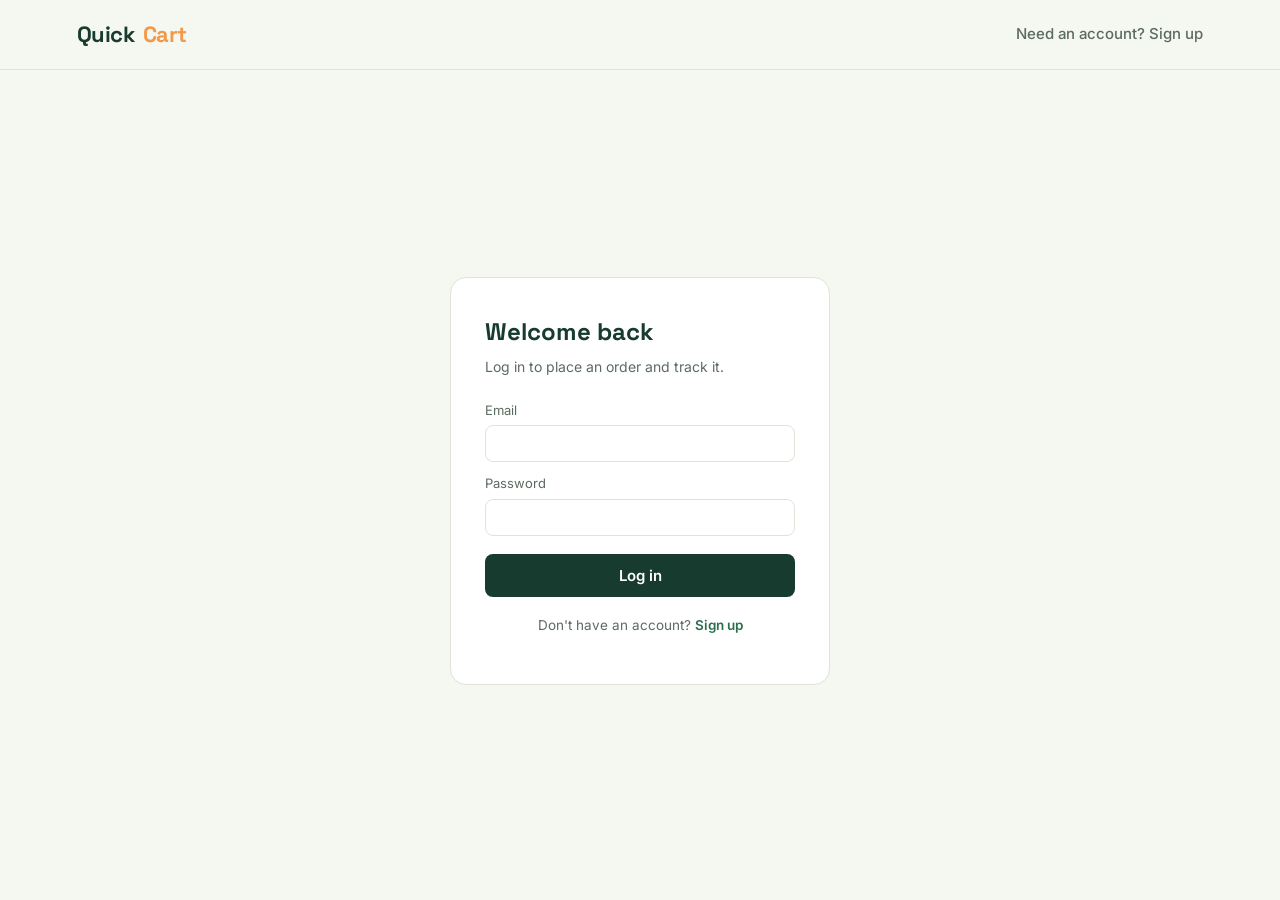
==== src/main/resources/static/login.html @ 8aba2c7c "first commit" ====
<!DOCTYPE html>
<html lang="en">
<head>
<meta charset="UTF-8">
<meta name="viewport" content="width=device-width, initial-scale=1.0">
<title>Log in — QuickCart</title>
<link rel="preconnect" href="https://fonts.googleapis.com">
<link href="https://fonts.googleapis.com/css2?family=Space+Grotesk:wght@500;600;700&family=Inter:wght@400;500;600&display=swap" rel="stylesheet">
<link rel="stylesheet" href="style.css">
</head>
<body>

<header>
  <a href="index.html" class="brand">Quick<span>Cart</span></a>
  <nav><ul><li><a href="signup.html">Need an account? Sign up</a></li></ul></nav>
</header>

<div class="auth-wrap">
  <div class="auth-card">
    <h2>Welcome back</h2>
    <p class="sub">Log in to place an order and track it.</p>
    <p class="auth-error" id="errorMsg"></p>
    <form id="loginForm">
      <div class="field">
        <label for="email">Email</label>
        <input type="email" id="email" required>
      </div>
      <div class="field">
        <label for="password">Password</label>
        <input type="password" id="password" required>
      </div>
      <button type="submit" class="auth-btn">Log in</button>
    </form>
    <p class="auth-switch">Don't have an account? <a href="signup.html">Sign up</a></p>
  </div>
</div>

<script src="common.js"></script>
<script>
document.getElementById('loginForm').addEventListener('submit', async (e) => {
  e.preventDefault();
  const email = document.getElementById('email').value.trim();
  const password = document.getElementById('password').value;
  const errBox = document.getElementById('errorMsg');
  errBox.classList.remove('show');

  try {
    const data = await api('/api/login', {
      method: 'POST',
      body: JSON.stringify({ email, password })
    });
    setSession(data.token, data.user);
    window.location.href = 'index.html';
  } catch (err) {
    errBox.textContent = err.message;
    errBox.classList.add('show');
  }
});
</script>
</body>
</html>
---- src/main/resources/static/style.css ----
:root{
  --green-deep:#173B2E;
  --green-mid:#2C6E4F;
  --paper:#F5F7F1;
  --paper-card:#FFFFFF;
  --ink:#14231C;
  --mango:#F2994A;
  --teal:#2D6A6A;
  --line:#DEE4D8;
  --muted:#5C6B60;
  --error:#C0392B;
}
*{box-sizing:border-box;}
body{margin:0;background:var(--paper);color:var(--ink);font-family:'Inter',sans-serif;line-height:1.5;}
h1,h2,h3,.brand,.price{font-family:'Space Grotesk',sans-serif;}
a{color:inherit;}
img{max-width:100%;display:block;}

/* NAV */
header{
  display:flex;align-items:center;justify-content:space-between;
  padding:18px 6vw;position:sticky;top:0;background:var(--paper);
  border-bottom:1px solid var(--line);z-index:10;
}
.brand{font-size:22px;font-weight:700;color:var(--green-deep);display:flex;align-items:center;gap:8px;letter-spacing:-0.02em;text-decoration:none;}
.brand span{color:var(--mango);}
nav ul{display:flex;gap:28px;list-style:none;margin:0;padding:0;font-size:15px;font-weight:500;color:var(--muted);align-items:center;}
nav a{text-decoration:none;cursor:pointer;}
nav a:hover{color:var(--green-deep);}
.cart-btn{
  background:var(--green-deep);color:#fff;border:none;border-radius:8px;
  padding:10px 18px;font-family:'Inter';font-weight:600;font-size:14px;
  cursor:pointer;display:flex;align-items:center;gap:8px;
}
.cart-count{
  background:var(--mango);color:#fff;border-radius:50%;width:20px;height:20px;
  display:flex;align-items:center;justify-content:center;font-size:12px;
}
.account-pill{
  background:var(--paper-card);border:1px solid var(--line);padding:8px 14px;
  border-radius:20px;font-size:13px;cursor:pointer;font-family:'Inter';
}

/* HERO */
.hero{
  display:grid;grid-template-columns:1.1fr 0.9fr;gap:40px;
  padding:64px 6vw 56px;align-items:center;
}
.hero h1{
  font-size:clamp(34px,4.4vw,54px);line-height:1.08;margin:0 0 18px;
  color:var(--green-deep);font-weight:700;letter-spacing:-0.01em;
}
.hero p{color:var(--muted);font-size:17px;max-width:46ch;margin:0 0 26px;}
.hero-stats{display:flex;gap:34px;margin-top:34px;}
.hero-stats div{border-left:2px solid var(--mango);padding-left:12px;}
.hero-stats .num{font-family:'Space Grotesk';font-size:24px;font-weight:700;color:var(--green-deep);}
.hero-stats .lbl{font-size:13px;color:var(--muted);}
.cta{
  background:var(--mango);color:#fff;border:none;padding:14px 26px;border-radius:8px;
  font-weight:600;font-size:15px;cursor:pointer;font-family:'Inter';
}
.hero-visual{
  background:var(--green-deep);border-radius:18px;padding:28px;color:#fff;
  position:relative;overflow:hidden;min-height:320px;display:flex;flex-direction:column;justify-content:flex-end;
}
.hero-visual .tag{
  position:absolute;top:20px;left:20px;background:rgba(255,255,255,.12);
  padding:6px 12px;border-radius:20px;font-size:13px;
}
.hero-visual .eta{font-family:'Space Grotesk';font-size:40px;font-weight:700;}
.hero-visual .eta-lbl{font-size:14px;color:#CFE3D6;}

/* SECTION */
section{padding:10px 6vw 60px;}
.section-head{display:flex;justify-content:space-between;align-items:flex-end;margin-bottom:24px;flex-wrap:wrap;gap:14px;}
.section-head h2{font-size:26px;color:var(--green-deep);margin:0;}
.section-head p{color:var(--muted);font-size:14px;margin:4px 0 0;}
.filters{display:flex;gap:10px;}
.filters button{
  border:1px solid var(--line);background:var(--paper-card);padding:7px 14px;
  border-radius:20px;font-size:13px;cursor:pointer;color:var(--muted);font-family:'Inter';
}
.filters button.active{background:var(--green-deep);color:#fff;border-color:var(--green-deep);}

.grid{display:grid;grid-template-columns:repeat(auto-fill,minmax(220px,1fr));gap:20px;}
.card{
  background:var(--paper-card);border:1px solid var(--line);border-radius:14px;
  padding:16px;display:flex;flex-direction:column;gap:10px;
}
.card-img{
  height:130px;border-radius:10px;display:flex;align-items:center;justify-content:center;
  font-size:44px;background:linear-gradient(135deg,#EAF1E6,#DCEAD9);
}
.card h3{font-size:16px;margin:0;color:var(--ink);}
.card .desc{font-size:13px;color:var(--muted);margin:0;min-height:32px;}
.card-foot{display:flex;justify-content:space-between;align-items:center;margin-top:auto;}
.price{font-size:17px;font-weight:700;color:var(--green-deep);}
.add-btn{
  background:var(--paper);border:1px solid var(--green-mid);color:var(--green-mid);
  width:32px;height:32px;border-radius:8px;font-size:18px;cursor:pointer;font-family:'Inter';
  line-height:1;
}
.add-btn:hover{background:var(--green-mid);color:#fff;}

/* HOW IT WORKS */
.how{background:var(--green-deep);color:#fff;border-radius:20px;margin:0 6vw 60px;padding:48px 40px;}
.how h2{font-size:26px;margin:0 0 30px;}
.how-grid{display:grid;grid-template-columns:repeat(3,1fr);gap:30px;}
.how-grid .step .n{font-family:'Space Grotesk';font-size:15px;color:var(--mango);font-weight:700;margin-bottom:8px;}
.how-grid .step h3{font-size:17px;margin:0 0 6px;}
.how-grid .step p{font-size:13.5px;color:#CFE3D6;margin:0;}

footer{padding:30px 6vw;border-top:1px solid var(--line);color:var(--muted);font-size:13px;display:flex;justify-content:space-between;flex-wrap:wrap;gap:8px;}

/* CART DRAWER */
.overlay{
  position:fixed;inset:0;background:rgba(20,35,28,.35);opacity:0;pointer-events:none;
  transition:opacity .25s;z-index:20;
}
.overlay.open{opacity:1;pointer-events:auto;}
.drawer{
  position:fixed;top:0;right:-420px;width:380px;max-width:88vw;height:100%;background:#fff;
  z-index:30;box-shadow:-8px 0 30px rgba(0,0,0,.15);transition:right .28s ease;
  display:flex;flex-direction:column;
}
.drawer.open{right:0;}
.drawer-head{padding:22px 22px 16px;border-bottom:1px solid var(--line);display:flex;justify-content:space-between;align-items:center;}
.drawer-head h3{margin:0;font-size:19px;color:var(--green-deep);}
.close-btn{border:none;background:none;font-size:20px;cursor:pointer;color:var(--muted);}
.drawer-items{flex:1;overflow-y:auto;padding:14px 22px;}
.cart-line{display:flex;gap:12px;align-items:center;padding:12px 0;border-bottom:1px solid var(--line);}
.cart-line .ic{
  width:44px;height:44px;border-radius:8px;background:var(--paper);display:flex;
  align-items:center;justify-content:center;font-size:20px;flex:none;
}
.cart-line .info{flex:1;}
.cart-line .info .nm{font-size:14px;font-weight:600;}
.cart-line .info .pr{font-size:13px;color:var(--muted);}
.qty{display:flex;align-items:center;gap:8px;}
.qty button{width:22px;height:22px;border:1px solid var(--line);background:#fff;border-radius:5px;cursor:pointer;font-size:13px;}
.empty-msg{color:var(--muted);font-size:14px;text-align:center;padding:40px 10px;}
.drawer-foot{padding:20px 22px 24px;border-top:1px solid var(--line);}
.field{margin-bottom:12px;}
.field label{font-size:13px;color:var(--muted);display:block;margin-bottom:5px;}
.field input, .field textarea{
  width:100%;border:1px solid var(--line);border-radius:8px;padding:9px 11px;
  font-family:'Inter';font-size:14px;color:var(--ink);
}
.row{display:flex;justify-content:space-between;font-size:14px;color:var(--muted);margin-bottom:6px;}
.row.total{font-size:17px;font-weight:700;color:var(--ink);margin-top:10px;}
.checkout-btn{
  width:100%;background:var(--mango);color:#fff;border:none;padding:13px;border-radius:8px;
  font-weight:600;font-size:15px;margin-top:14px;cursor:pointer;font-family:'Inter';
}
.checkout-btn:disabled{background:#E7DFD3;color:#A8A39A;cursor:not-allowed;}

.toast{
  position:fixed;bottom:24px;left:50%;transform:translateX(-50%) translateY(20px);
  background:var(--green-deep);color:#fff;padding:12px 22px;border-radius:30px;font-size:14px;
  opacity:0;pointer-events:none;transition:all .25s;z-index:40;text-align:center;max-width:80vw;
}
.toast.show{opacity:1;transform:translateX(-50%) translateY(0);}
.toast.error{background:var(--error);}

/* AUTH PAGES */
.auth-wrap{
  min-height:calc(100vh - 78px);display:flex;align-items:center;justify-content:center;padding:40px 6vw;
}
.auth-card{
  background:var(--paper-card);border:1px solid var(--line);border-radius:16px;
  padding:36px 34px;width:100%;max-width:380px;
}
.auth-card h2{margin:0 0 6px;color:var(--green-deep);font-size:24px;}
.auth-card .sub{color:var(--muted);font-size:14px;margin:0 0 24px;}
.auth-btn{
  width:100%;background:var(--green-deep);color:#fff;border:none;padding:12px;border-radius:8px;
  font-weight:600;font-size:15px;cursor:pointer;font-family:'Inter';margin-top:6px;
}
.auth-switch{text-align:center;font-size:13.5px;color:var(--muted);margin-top:18px;}
.auth-switch a{color:var(--green-mid);font-weight:600;text-decoration:none;cursor:pointer;}
.auth-error{
  background:#FBEAE7;color:var(--error);font-size:13px;padding:10px 12px;border-radius:8px;
  margin-bottom:16px;display:none;
}
.auth-error.show{display:block;}

/* ORDERS PAGE */
.order-card{
  background:var(--paper-card);border:1px solid var(--line);border-radius:12px;
  padding:18px 20px;margin-bottom:14px;
}
.order-card .order-top{display:flex;justify-content:space-between;font-size:13px;color:var(--muted);margin-bottom:10px;}
.order-card .order-items{font-size:14px;margin-bottom:8px;}
.order-card .order-total{font-weight:700;color:var(--green-deep);font-size:15px;}
.badge{background:#E9F3EC;color:var(--green-mid);border-radius:14px;padding:3px 10px;font-size:12px;font-weight:600;}

@media(max-width:820px){
  .hero{grid-template-columns:1fr;}
  .how-grid{grid-template-columns:1fr;}
}
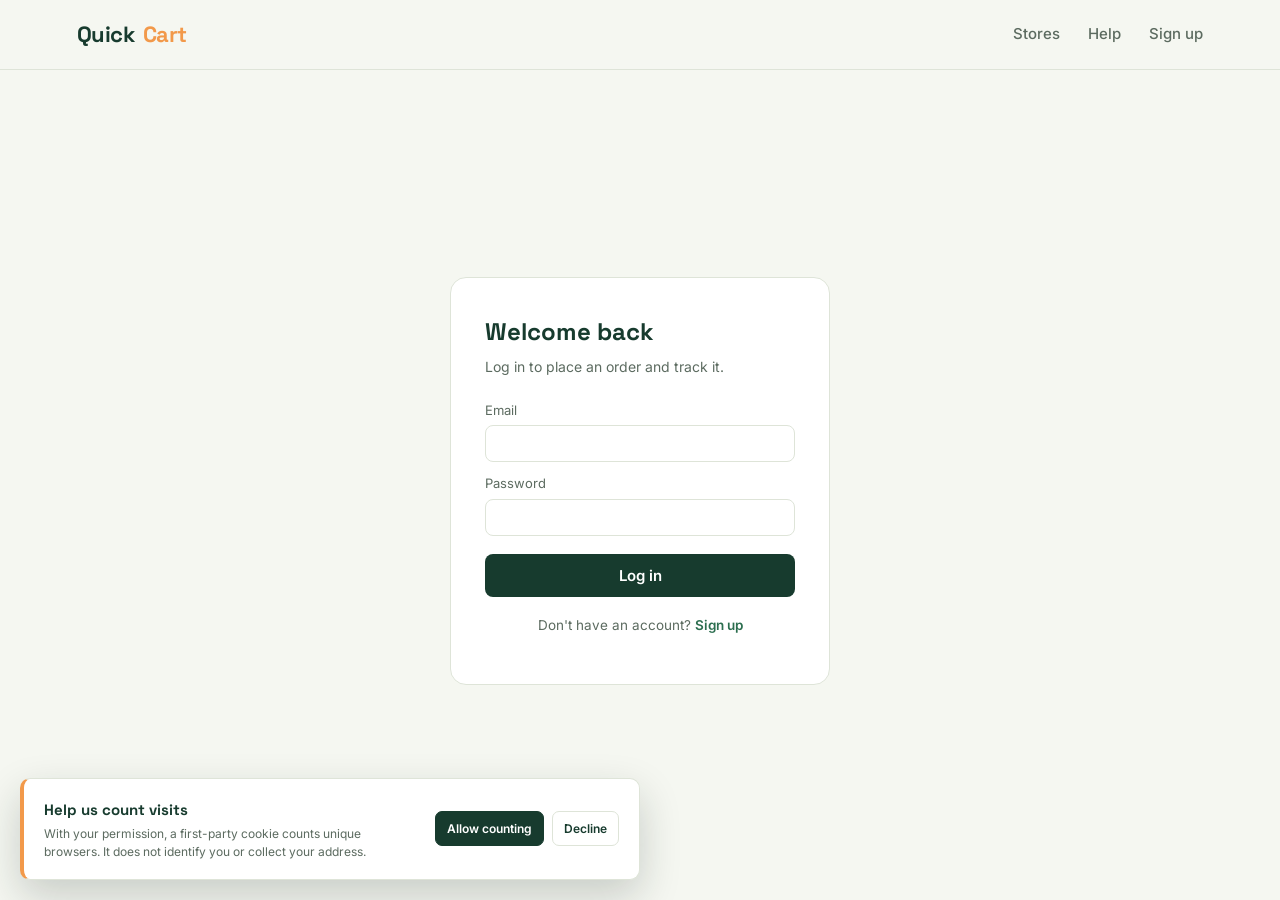
==== commit e3e7081b: "BigNew" ====
--- a/src/main/resources/static/login.html
+++ b/src/main/resources/static/login.html
@@ -12,7 +12,11 @@
 
 <header>
   <a href="index.html" class="brand">Quick<span>Cart</span></a>
-  <nav><ul><li><a href="signup.html">Need an account? Sign up</a></li></ul></nav>
+  <nav><ul>
+    <li><a href="stores.html">Stores</a></li>
+    <li><a href="help.html">Help</a></li>
+    <li><a href="signup.html">Sign up</a></li>
+  </ul></nav>
 </header>
 
 <div class="auth-wrap">
--- a/src/main/resources/static/style.css
+++ b/src/main/resources/static/style.css
@@ -40,12 +40,56 @@
   background:var(--paper-card);border:1px solid var(--line);padding:8px 14px;
   border-radius:20px;font-size:13px;cursor:pointer;font-family:'Inter';
 }
+.delivery-banner{
+  margin:18px 6vw 0;padding:16px 20px;display:flex;align-items:center;gap:16px;
+  background:#E6EEE5;border:1px solid #D4E0D3;border-left:4px solid var(--mango);border-radius:10px;
+}
+.banner-mark{width:42px;height:42px;display:grid;place-items:center;flex:none;border-radius:50%;
+  background:var(--green-deep);color:#fff;font-family:'Space Grotesk';font-weight:700;font-size:13px;}
+.banner-copy{display:flex;flex-direction:column;gap:2px;flex:1;}
+.banner-copy strong{color:var(--green-deep);font-family:'Space Grotesk';font-size:15px;}
+.banner-copy span,.banner-action span{color:var(--muted);font-size:12px;}
+.banner-action{display:flex;flex-direction:column;line-height:1.35;padding:0 18px;border-left:1px solid #C9D7C9;}
+.banner-action strong{font-family:'Space Grotesk';font-size:18px;color:var(--green-deep);}
+.banner-link{display:flex;gap:8px;align-items:center;white-space:nowrap;color:var(--green-deep);font-size:13px;font-weight:700;text-decoration:none;}
+.banner-link:hover{color:var(--green-mid);}
+
+.location-section{
+  margin:0 6vw 42px;padding:28px 30px;display:flex;align-items:center;justify-content:space-between;gap:28px;
+  background:#E6EEE5;border:1px solid #D4E0D3;border-radius:12px;
+}
+.location-intro{max-width:390px;}
+.location-kicker{color:var(--green-mid);font-size:11px;font-weight:700;letter-spacing:.08em;}
+.location-intro h2{margin:6px 0;font-size:24px;color:var(--green-deep);}
+.location-intro p{margin:0;color:var(--muted);font-size:14px;}
+.location-form{width:min(100%,430px);}
+.location-form label{display:block;margin-bottom:6px;font-size:13px;font-weight:600;color:var(--green-deep);}
+.location-controls{display:flex;gap:8px;}
+.location-controls select{flex:1;min-width:0;border:1px solid var(--line);border-radius:8px;padding:11px 12px;background:#fff;color:var(--ink);font:14px 'Inter',sans-serif;}
+.location-submit{border:0;border-radius:8px;padding:11px 14px;background:var(--green-deep);color:white;font:600 13px 'Inter',sans-serif;white-space:nowrap;cursor:pointer;}
+.location-submit:hover{background:var(--green-mid);}
+.location-status{min-height:19px;margin:7px 0 0;color:var(--muted);font-size:12px;}
+.location-gps{border:1px solid var(--green-mid);border-radius:8px;padding:10px 12px;background:transparent;color:var(--green-deep);font:600 12px 'Inter',sans-serif;white-space:nowrap;cursor:pointer;}
+.location-gps:hover{background:#D8E5D7;}
+.map-section{display:grid;grid-template-columns:.72fr 1.28fr;align-items:center;gap:32px;padding-top:0;}
+.map-info h2{margin:7px 0;color:var(--green-deep);font-size:26px;}
+.map-info p{margin:0 0 16px;color:var(--muted);font-size:14px;max-width:38ch;}
+.map-info a{color:var(--green-mid);font-size:13px;font-weight:700;text-decoration:none;}
+.map-info a:hover{color:var(--green-deep);}
+.map-frame{overflow:hidden;border:1px solid var(--line);border-radius:12px;background:#E8EEE7;box-shadow:0 12px 28px rgba(23,59,46,.09);}
+
+.map-frame iframe{display:block;width:100%;height:300px;border:0;}
 
 /* HERO */
 .hero{
   display:grid;grid-template-columns:1.1fr 0.9fr;gap:40px;
   padding:64px 6vw 56px;align-items:center;
 }
+.hero > div:first-child{animation:rise-in .55s ease-out both;}
+.hero-visual{animation:rise-in .65s .1s ease-out both;}
+.delivery-banner{animation:rise-in .45s ease-out both;}
+.location-section,.map-section{animation:rise-in .5s ease-out both;}
+@keyframes rise-in{from{opacity:0;transform:translateY(14px);}to{opacity:1;transform:translateY(0);}}
 .hero h1{
   font-size:clamp(34px,4.4vw,54px);line-height:1.08;margin:0 0 18px;
   color:var(--green-deep);font-weight:700;letter-spacing:-0.01em;
@@ -60,39 +104,74 @@
   font-weight:600;font-size:15px;cursor:pointer;font-family:'Inter';
 }
 .hero-visual{
-  background:var(--green-deep);border-radius:18px;padding:28px;color:#fff;
+  background:radial-gradient(circle at 82% 18%,rgba(242,153,74,.17),transparent 34%),var(--green-deep);
+  border-radius:18px;padding:28px;color:#fff;
   position:relative;overflow:hidden;min-height:320px;display:flex;flex-direction:column;justify-content:flex-end;
 }
 .hero-visual .tag{
   position:absolute;top:20px;left:20px;background:rgba(255,255,255,.12);
-  padding:6px 12px;border-radius:20px;font-size:13px;
-}
-.hero-visual .eta{font-family:'Space Grotesk';font-size:40px;font-weight:700;}
-.hero-visual .eta-lbl{font-size:14px;color:#CFE3D6;}
+  padding:7px 12px;border-radius:20px;font-size:13px;display:flex;align-items:center;gap:8px;
+}
+.live-dot{width:7px;height:7px;border-radius:50%;background:#9FE0A8;box-shadow:0 0 0 4px rgba(159,224,168,.15);}
+.route-map{height:132px;position:relative;margin:56px 0 20px;border-radius:12px;background:rgba(255,255,255,.07);}
+.route-line{position:absolute;left:19%;right:19%;top:43px;height:2px;background:repeating-linear-gradient(90deg,var(--mango) 0 7px,transparent 7px 13px);}
+.route-stop{position:absolute;top:22px;width:42px;height:42px;border:2px solid rgba(255,255,255,.75);border-radius:50%;display:grid;place-items:center;font-weight:700;}
+.shop-stop{left:13%;background:var(--mango);color:var(--green-deep);}
+.home-stop{right:13%;background:#fff;color:var(--green-deep);font-size:21px;}
+.route-caption{position:absolute;left:0;right:0;bottom:13px;text-align:center;color:#CFE3D6;font-size:12px;}
+.route-caption span{color:var(--mango);padding:0 7px;}
+.order-status{display:flex;align-items:center;justify-content:space-between;gap:16px;}
+.hero-visual .eta{font-family:'Space Grotesk';font-size:38px;font-weight:700;line-height:1.1;}
+.hero-visual .eta span{font-size:17px;font-weight:500;color:#CFE3D6;}
+.hero-visual .eta-lbl{font-size:13px;color:#CFE3D6;margin-top:4px;}
+.status-mark{width:38px;height:38px;border-radius:50%;display:grid;place-items:center;background:var(--mango);color:var(--green-deep);font-size:19px;font-weight:700;flex:none;}
 
 /* SECTION */
 section{padding:10px 6vw 60px;}
 .section-head{display:flex;justify-content:space-between;align-items:flex-end;margin-bottom:24px;flex-wrap:wrap;gap:14px;}
 .section-head h2{font-size:26px;color:var(--green-deep);margin:0;}
 .section-head p{color:var(--muted);font-size:14px;margin:4px 0 0;}
-.filters{display:flex;gap:10px;}
+.filters{display:flex;gap:8px;flex-wrap:wrap;}
 .filters button{
   border:1px solid var(--line);background:var(--paper-card);padding:7px 14px;
   border-radius:20px;font-size:13px;cursor:pointer;color:var(--muted);font-family:'Inter';
+  transition:background .18s,color .18s,border-color .18s;
 }
 .filters button.active{background:var(--green-deep);color:#fff;border-color:var(--green-deep);}
+.filters button:not(.active):hover{border-color:var(--green-mid);color:var(--green-deep);}
+.filters button.active{box-shadow:0 5px 12px rgba(23,59,46,.16);}
 
 .grid{display:grid;grid-template-columns:repeat(auto-fill,minmax(220px,1fr));gap:20px;}
+.store-grid{display:grid;grid-template-columns:repeat(auto-fill,minmax(245px,1fr));gap:14px;margin-bottom:28px;}
+.store-card{background:#fff;border:1px solid var(--line);border-radius:10px;padding:16px;}
+.store-card{animation:rise-in .35s ease-out both;}
+.store-card:nth-child(2){animation-delay:.06s;}
+.store-card:nth-child(3){animation-delay:.12s;}
+.store-card-top{display:flex;align-items:center;gap:12px;}
+.store-icon{width:44px;height:44px;display:grid;place-items:center;flex:none;border-radius:9px;background:#EAF1E6;font-size:23px;}
+.store-card h3{margin:0;color:var(--green-deep);font-size:16px;}
+.store-card p{margin:3px 0 0;color:var(--muted);font-size:12px;}
+.store-card-bottom{display:flex;justify-content:space-between;gap:10px;margin-top:16px;padding-top:12px;border-top:1px solid var(--line);font-size:12px;color:var(--muted);}
+.store-card-bottom strong{color:var(--green-mid);}
+.products-heading{margin:0 0 14px;color:var(--green-deep);font-size:19px;}
+.empty-results{grid-column:1/-1;margin:0;padding:24px;background:#fff;border:1px dashed var(--line);border-radius:10px;color:var(--muted);font-size:14px;text-align:center;}
 .card{
   background:var(--paper-card);border:1px solid var(--line);border-radius:14px;
   padding:16px;display:flex;flex-direction:column;gap:10px;
-}
+  transition:transform .18s ease,box-shadow .18s ease,border-color .18s ease;
+}
+.card{animation:rise-in .35s ease-out both;}
+.card:nth-child(2){animation-delay:.04s;}
+.card:nth-child(3){animation-delay:.08s;}
+.card:nth-child(4){animation-delay:.12s;}
+.card:hover{transform:translateY(-3px);border-color:#C5D4C5;box-shadow:0 12px 28px rgba(23,59,46,.08);}
 .card-img{
   height:130px;border-radius:10px;display:flex;align-items:center;justify-content:center;
   font-size:44px;background:linear-gradient(135deg,#EAF1E6,#DCEAD9);
 }
 .card h3{font-size:16px;margin:0;color:var(--ink);}
 .card .desc{font-size:13px;color:var(--muted);margin:0;min-height:32px;}
+.product-store{margin:0;color:var(--green-mid);font-size:11px;font-weight:600;}
 .card-foot{display:flex;justify-content:space-between;align-items:center;margin-top:auto;}
 .price{font-size:17px;font-weight:700;color:var(--green-deep);}
 .add-btn{
@@ -100,7 +179,7 @@
   width:32px;height:32px;border-radius:8px;font-size:18px;cursor:pointer;font-family:'Inter';
   line-height:1;
 }
-.add-btn:hover{background:var(--green-mid);color:#fff;}
+.add-btn:hover{background:var(--green-mid);color:#fff;transform:translateY(-1px);}
 
 /* HOW IT WORKS */
 .how{background:var(--green-deep);color:#fff;border-radius:20px;margin:0 6vw 60px;padding:48px 40px;}
@@ -110,9 +189,31 @@
 .how-grid .step h3{font-size:17px;margin:0 0 6px;}
 .how-grid .step p{font-size:13.5px;color:#CFE3D6;margin:0;}
 
-footer{padding:30px 6vw;border-top:1px solid var(--line);color:var(--muted);font-size:13px;display:flex;justify-content:space-between;flex-wrap:wrap;gap:8px;}
+.site-footer{padding:42px 6vw 20px;background:#102B22;color:#D9E5DC;font-size:13px;}
+.footer-main{display:grid;grid-template-columns:1.6fr 1fr 1.2fr 1fr;gap:28px;padding-bottom:32px;}
+.footer-brand{color:#fff;font-size:22px;}
+.footer-about p{max-width:28ch;color:#B7C8BC;margin:10px 0 0;font-size:14px;}
+.footer-column{display:flex;flex-direction:column;align-items:flex-start;gap:8px;}
+.footer-column h3{color:#fff;font-size:14px;margin:2px 0 4px;}
+.footer-column a{color:#B7C8BC;text-decoration:none;}
+.footer-column a:hover{color:#fff;}
+.footer-note{display:flex;align-items:center;gap:10px;color:#B7C8BC;}
+.footer-pin{width:32px;height:32px;border:1px solid rgba(255,255,255,.25);border-radius:50%;display:grid;place-items:center;color:var(--mango);font-size:18px;flex:none;}
+.footer-bottom{border-top:1px solid rgba(255,255,255,.16);padding-top:16px;display:flex;justify-content:space-between;flex-wrap:wrap;gap:8px;color:#A9BCAF;font-size:12px;}
+
+button,a,select,input{transition:color .18s ease,background-color .18s ease,border-color .18s ease,box-shadow .18s ease;}
+:focus-visible{outline:3px solid var(--mango);outline-offset:3px;}
 
 /* CART DRAWER */
+.delivery-row{display:flex;gap:10px;margin-top:10px;}
+.delivery-col{flex:1;}
+.delivery-col label{font-size:13px;color:var(--muted);display:block;margin-bottom:5px;}
+.delivery-row select,
+.delivery-col select,
+.delivery-col input{
+  width:100%;border:1px solid var(--line);border-radius:8px;padding:9px 11px;
+  font-family:'Inter';font-size:14px;color:var(--ink);background:#fff;
+}
 .overlay{
   position:fixed;inset:0;background:rgba(20,35,28,.35);opacity:0;pointer-events:none;
   transition:opacity .25s;z-index:20;
@@ -161,6 +262,14 @@
 }
 .toast.show{opacity:1;transform:translateX(-50%) translateY(0);}
 .toast.error{background:var(--error);}
+.cookie-notice{position:fixed;left:20px;bottom:20px;z-index:45;display:flex;align-items:center;gap:24px;width:min(620px,calc(100vw - 40px));padding:18px 20px;background:#fff;border:1px solid var(--line);border-left:4px solid var(--mango);border-radius:10px;box-shadow:0 16px 42px rgba(20,35,28,.2);}
+.cookie-notice strong{color:var(--green-deep);font-family:'Space Grotesk',sans-serif;font-size:15px;}
+.cookie-notice p{margin:4px 0 0;color:var(--muted);font-size:12px;}
+.cookie-actions{display:flex;gap:8px;flex:none;}
+.cookie-actions button{border:1px solid var(--line);border-radius:7px;padding:9px 11px;background:#fff;color:var(--green-deep);font:600 12px 'Inter',sans-serif;cursor:pointer;white-space:nowrap;}
+.cookie-actions .cookie-accept{background:var(--green-deep);border-color:var(--green-deep);color:#fff;}
+.cookie-actions .cookie-accept:hover{background:var(--green-mid);}
+.cookie-actions .cookie-decline:hover{background:var(--paper);}
 
 /* AUTH PAGES */
 .auth-wrap{
@@ -194,7 +303,93 @@
 .order-card .order-total{font-weight:700;color:var(--green-deep);font-size:15px;}
 .badge{background:#E9F3EC;color:var(--green-mid);border-radius:14px;padding:3px 10px;font-size:12px;font-weight:600;}
 
+/* DIRECTORY AND HELP PAGES */
+.directory-page,.help-page{max-width:1240px;margin:0 auto;padding:52px 6vw 72px;}
+.directory-heading{display:flex;align-items:flex-end;justify-content:space-between;gap:28px;margin-bottom:22px;}
+.directory-heading h1,.help-heading h1{margin:6px 0;color:var(--green-deep);font-size:36px;}
+.directory-heading p,.help-heading p{margin:0;color:var(--muted);font-size:15px;}
+.directory-filter{display:grid;gap:6px;min-width:220px;color:var(--green-deep);font-size:13px;font-weight:600;}
+.directory-filter select{border:1px solid var(--line);border-radius:8px;padding:10px 12px;background:#fff;color:var(--ink);font:14px 'Inter',sans-serif;}
+.directory-status{min-height:22px;margin:0 0 16px;color:var(--muted);font-size:13px;}
+.directory-grid{display:grid;grid-template-columns:repeat(auto-fill,minmax(275px,1fr));gap:16px;}
+.directory-card{display:flex;flex-direction:column;gap:16px;padding:18px;background:#fff;border:1px solid var(--line);border-radius:10px;animation:rise-in .35s ease-out both;}
+.directory-card-head{display:flex;align-items:center;gap:12px;}
+.directory-card-head h2{margin:0;color:var(--green-deep);font-size:17px;}
+.directory-card-head p{margin:3px 0 0;color:var(--muted);font-size:12px;}
+.directory-detail{display:grid;gap:8px;padding-top:13px;border-top:1px solid var(--line);font-size:12px;color:var(--muted);}
+.directory-detail strong{color:var(--green-mid);font-size:13px;}
+.area-list{display:flex;flex-wrap:wrap;gap:6px;}
+.area-list span{padding:4px 8px;border-radius:6px;background:#EAF1E6;color:var(--green-deep);font-size:11px;}
+.directory-products{display:grid;gap:6px;color:var(--muted);font-size:12px;}
+.directory-cta{display:flex;align-items:center;justify-content:space-between;margin-top:auto;padding-top:12px;border-top:1px solid var(--line);color:var(--green-deep);font-size:13px;font-weight:700;text-decoration:none;}
+.directory-cta:hover{color:var(--green-mid);}
+.help-heading{max-width:640px;margin-bottom:34px;}
+.faq-list{max-width:850px;border-top:1px solid var(--line);}
+.faq-list details{border-bottom:1px solid var(--line);}
+.faq-list summary{position:relative;padding:18px 36px 18px 0;list-style:none;color:var(--green-deep);font-family:'Space Grotesk',sans-serif;font-size:17px;font-weight:600;cursor:pointer;}
+.faq-list summary::-webkit-details-marker{display:none;}
+.faq-list summary::after{content:'+';position:absolute;right:4px;top:13px;color:var(--green-mid);font-family:'Inter',sans-serif;font-size:23px;font-weight:400;}
+.faq-list details[open] summary::after{content:'−';}
+.faq-list details p{max-width:72ch;margin:0;padding:0 30px 18px 0;color:var(--muted);font-size:14px;}
+.help-action{display:flex;align-items:center;justify-content:space-between;gap:24px;margin-top:42px;padding:24px 28px;border-radius:10px;background:var(--green-deep);color:#fff;}
+.help-action h2{margin:0 0 4px;font-size:20px;}
+.help-action p{margin:0;color:#CFE3D6;font-size:13px;}
+.help-action a{display:flex;gap:12px;align-items:center;white-space:nowrap;color:#fff;font-size:13px;font-weight:700;text-decoration:none;}
+.help-action a:hover{color:var(--mango);}
+
 @media(max-width:820px){
   .hero{grid-template-columns:1fr;}
   .how-grid{grid-template-columns:1fr;}
-}
+  .footer-main{grid-template-columns:1.4fr 1fr 1fr;}
+  .footer-note{grid-column:1/-1;}
+  .location-section{align-items:flex-start;flex-direction:column;gap:20px;}
+  .location-form{width:100%;}
+  .map-section{grid-template-columns:1fr;gap:18px;}
+  .map-info p{max-width:55ch;}
+  .directory-page,.help-page{padding:40px 5vw 56px;}
+}
+@media(max-width:580px){
+  header{padding:14px 5vw;}
+  header{gap:8px;}
+  nav{max-width:56vw;overflow-x:auto;}
+  nav ul{gap:9px;font-size:12px;white-space:nowrap;}
+  .account-pill{padding:6px 9px;font-size:11px;}
+  .cart-btn{padding:9px 12px;}
+  .delivery-banner{margin:12px 5vw 0;padding:13px;gap:10px;flex-wrap:wrap;}
+  .banner-mark{width:36px;height:36px;}
+  .banner-copy{flex-basis:calc(100% - 50px);}
+  .banner-copy strong{font-size:14px;}
+  .banner-action{margin-left:46px;padding-left:0;border:0;}
+  .banner-link{margin-left:auto;}
+  .location-section{margin:0 5vw 32px;padding:22px 18px;}
+  .location-controls{display:grid;grid-template-columns:1fr 1fr;}
+  .location-controls select{grid-column:1/-1;}
+  .location-submit{width:100%;}
+  .location-gps{width:100%;}
+  .map-frame iframe{height:250px;}
+  .hero{padding:42px 5vw 40px;gap:28px;}
+  .hero h1{font-size:36px;}
+  .hero-stats{gap:18px;}
+  .hero-stats .num{font-size:20px;}
+  .hero-stats .lbl{font-size:11px;}
+  section{padding:10px 5vw 44px;}
+  .filters{width:100%;flex-wrap:nowrap;overflow-x:auto;padding:2px 1px 6px;}
+  .filters button{white-space:nowrap;}
+  .grid{grid-template-columns:repeat(auto-fill,minmax(155px,1fr));gap:12px;}
+  .card{padding:12px;}
+  .card-img{height:104px;}
+  .how{margin:0 5vw 42px;padding:32px 24px;}
+  .footer-main{grid-template-columns:1fr 1fr;gap:24px 18px;}
+  .footer-about{grid-column:1/-1;}
+  .footer-note{grid-column:1/-1;}
+  .site-footer{padding:34px 5vw 18px;}
+  .directory-heading{align-items:stretch;flex-direction:column;gap:18px;}
+  .directory-filter{min-width:0;}
+  .directory-heading h1,.help-heading h1{font-size:30px;}
+  .help-action{align-items:flex-start;flex-direction:column;padding:22px;}
+  .cookie-notice{left:10px;bottom:10px;width:calc(100vw - 20px);align-items:stretch;flex-direction:column;gap:12px;padding:15px;}
+  .cookie-actions button{flex:1;}
+}
+@media(prefers-reduced-motion:reduce){
+  *,*::before,*::after{scroll-behavior:auto!important;animation-duration:.01ms!important;animation-iteration-count:1!important;transition-duration:.01ms!important;}
+}
